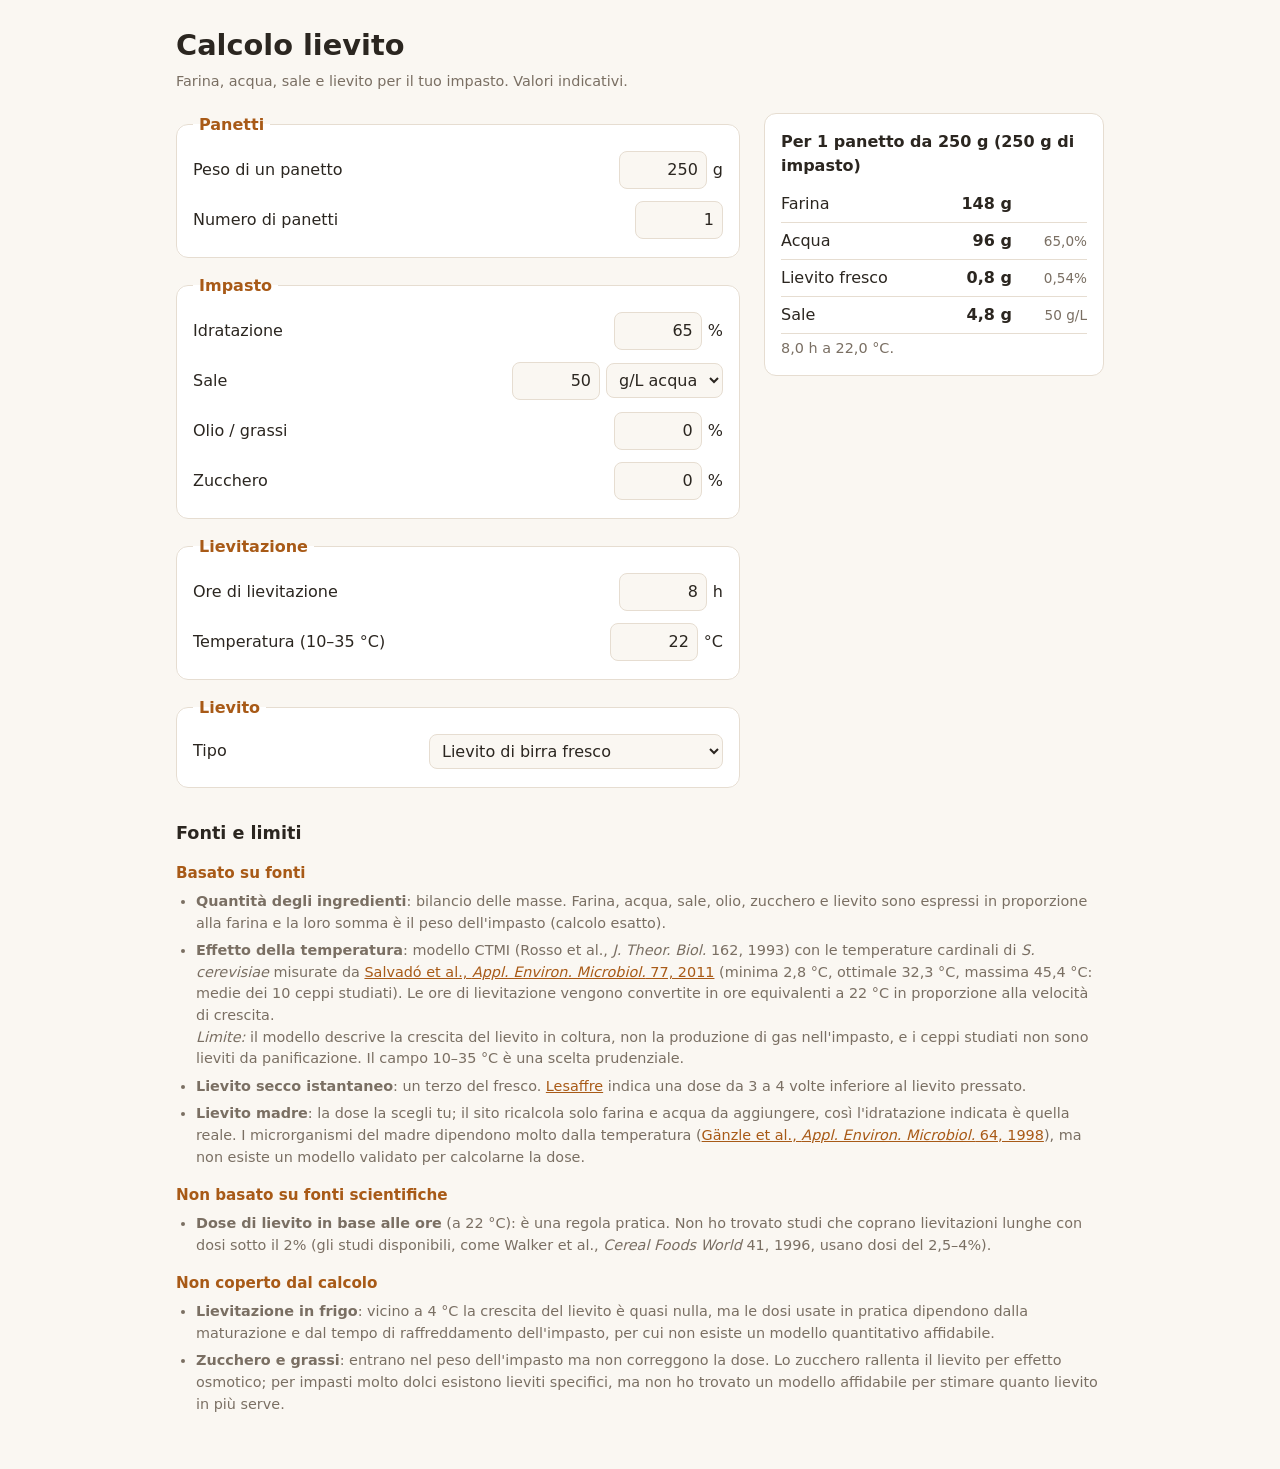
==== index.html @ 639e217c "Calcolatore di lievito: prima versione Sito statico che calcola farina, acqua, sale e lievito per un" ====
<!doctype html>
<html lang="it">
<head>
  <meta charset="utf-8">
  <meta name="viewport" content="width=device-width, initial-scale=1">
  <title>Calcolo lievito</title>
  <link rel="stylesheet" href="style.css">
</head>
<body>
<main>
  <header>
    <h1>Calcolo lievito</h1>
    <p class="nota">Farina, acqua, sale e lievito per il tuo impasto. Valori indicativi.</p>
  </header>

  <form id="dati" autocomplete="off">
    <fieldset>
      <legend>Panetti</legend>
      <label>Peso di un panetto <span><input name="peso" value="250" inputmode="decimal" data-check="positivo"> g</span></label>
      <label>Numero di panetti <span><input name="panetti" value="1" inputmode="numeric" data-check="intero"></span></label>
    </fieldset>

    <fieldset>
      <legend>Impasto</legend>
      <label>Idratazione <span><input name="idratazione" value="65" inputmode="decimal" data-check="nonNegativo"> %</span></label>
      <label>Sale
        <span>
          <input name="sale" value="50" inputmode="decimal" data-check="nonNegativo">
          <select name="unitaSale" aria-label="Unità del sale">
            <option value="gl">g/L acqua</option>
            <option value="pct">% farina</option>
          </select>
        </span>
      </label>
      <label>Olio / grassi <span><input name="olio" value="0" inputmode="decimal" data-check="nonNegativo"> %</span></label>
      <label>Zucchero <span><input name="zucchero" value="0" inputmode="decimal" data-check="nonNegativo"> %</span></label>
    </fieldset>

    <fieldset>
      <legend>Lievitazione</legend>
      <label>Ore di lievitazione <span><input name="ore" value="8" inputmode="decimal" data-check="positivo"> h</span></label>
      <label>Temperatura (10–35 °C) <span><input name="temp" value="22" inputmode="decimal" data-check="temperatura"> °C</span></label>
    </fieldset>

    <fieldset>
      <legend>Lievito</legend>
      <label>Tipo
        <select name="tipo">
          <option value="fresco">Lievito di birra fresco</option>
          <option value="secco">Lievito di birra secco istantaneo</option>
          <option value="madre">Lievito madre</option>
        </select>
      </label>
      <div id="madre" hidden>
        <label>Lievito madre <span><input name="percentualeMadre" value="25" inputmode="decimal" data-check="positivo"> % farina</span></label>
        <label>Idratazione del madre <span><input name="idratazioneMadre" value="50" inputmode="decimal" data-check="nonNegativo"> %</span></label>
      </div>
    </fieldset>
  </form>

  <section id="risultato" aria-live="polite">
    <h2 id="titolo"></h2>
    <table><tbody id="righe"></tbody></table>
    <p id="dettagli" class="nota"></p>
  </section>

  <section id="fonti">
    <h2>Fonti e limiti</h2>
    <h3>Basato su fonti</h3>
    <ul>
      <li><b>Quantità degli ingredienti</b>: bilancio delle masse. Farina, acqua, sale, olio, zucchero e lievito
        sono espressi in proporzione alla farina e la loro somma è il peso dell'impasto (calcolo esatto).</li>
      <li><b>Effetto della temperatura</b>: modello CTMI (Rosso et al., <i>J. Theor. Biol.</i> 162, 1993) con le
        temperature cardinali di <i>S. cerevisiae</i> misurate da
        <a href="https://pmc.ncbi.nlm.nih.gov/articles/PMC3067424">Salvadó et al., <i>Appl. Environ. Microbiol.</i> 77, 2011</a>
        (minima 2,8 °C, ottimale 32,3 °C, massima 45,4 °C: medie dei 10 ceppi studiati).
        Le ore di lievitazione vengono convertite in ore equivalenti a 22 °C in proporzione alla velocità di crescita.
        <br><i>Limite:</i> il modello descrive la crescita del lievito in coltura, non la produzione di gas nell'impasto,
        e i ceppi studiati non sono lieviti da panificazione. Il campo 10–35 °C è una scelta prudenziale.</li>
      <li><b>Lievito secco istantaneo</b>: un terzo del fresco.
        <a href="https://www.lesaffre.com/trends-mag/what-are-the-different-forms-of-yeast/">Lesaffre</a>
        indica una dose da 3 a 4 volte inferiore al lievito pressato.</li>
      <li><b>Lievito madre</b>: la dose la scegli tu; il sito ricalcola solo farina e acqua da aggiungere,
        così l'idratazione indicata è quella reale. I microrganismi del madre dipendono molto dalla temperatura
        (<a href="https://pmc.ncbi.nlm.nih.gov/articles/PMC106434">Gänzle et al., <i>Appl. Environ. Microbiol.</i> 64, 1998</a>),
        ma non esiste un modello validato per calcolarne la dose.</li>
    </ul>
    <h3>Non basato su fonti scientifiche</h3>
    <ul>
      <li><b>Dose di lievito in base alle ore</b> (a 22 °C): è una regola pratica. Non ho trovato studi che
        coprano lievitazioni lunghe con dosi sotto il 2% (gli studi disponibili, come Walker et al.,
        <i>Cereal Foods World</i> 41, 1996, usano dosi del 2,5–4%).</li>
    </ul>
    <h3>Non coperto dal calcolo</h3>
    <ul>
      <li><b>Lievitazione in frigo</b>: vicino a 4 °C la crescita del lievito è quasi nulla, ma le dosi usate
        in pratica dipendono dalla maturazione e dal tempo di raffreddamento dell'impasto, per cui non esiste
        un modello quantitativo affidabile.</li>
      <li><b>Zucchero e grassi</b>: entrano nel peso dell'impasto ma non correggono la dose. Lo zucchero rallenta
        il lievito per effetto osmotico; per impasti molto dolci esistono lieviti specifici, ma non ho trovato
        un modello affidabile per stimare quanto lievito in più serve.</li>
    </ul>
  </section>
</main>
<script src="calc.js"></script>
<script src="app.js"></script>
</body>
</html>
---- style.css ----
:root {
  --bg: #faf7f2;
  --card: #fff;
  --fg: #2b2620;
  --muted: #7a6f63;
  --accent: #a85a17;
  --border: #e6ddd1;
  --error: #c0392b;
  color-scheme: light dark;
}

@media (prefers-color-scheme: dark) {
  :root {
    --bg: #1c1a17;
    --card: #26231f;
    --fg: #eee6db;
    --muted: #a39888;
    --accent: #e0954f;
    --border: #3a352e;
    --error: #ff6b5b;
  }
}

* { box-sizing: border-box; }

body {
  margin: 0;
  background: var(--bg);
  color: var(--fg);
  font: 16px/1.5 system-ui, -apple-system, sans-serif;
}

main {
  max-width: 960px;
  margin: 0 auto;
  padding: 24px 16px 48px;
  display: grid;
  gap: 0 24px;
}

@media (min-width: 760px) {
  main { grid-template-columns: 1fr 340px; align-items: start; }
  header { grid-column: 1 / -1; }
  #fonti { grid-column: 1 / -1; }
}

header { margin-bottom: 20px; }
h1 { margin: 0; font-size: 1.8rem; }
.nota { color: var(--muted); margin: 4px 0 0; font-size: .9rem; }

fieldset, #risultato {
  background: var(--card);
  border: 1px solid var(--border);
  border-radius: 12px;
  margin: 0 0 16px;
}

fieldset { padding: 8px 16px 12px; }
legend { font-weight: 600; padding: 0 6px; color: var(--accent); }

label {
  display: flex;
  justify-content: space-between;
  align-items: center;
  gap: 12px;
  padding: 6px 0;
}
label > span { display: flex; align-items: center; gap: 6px; white-space: nowrap; }

input, select {
  font: inherit;
  color: inherit;
  background: var(--bg);
  border: 1px solid var(--border);
  border-radius: 8px;
  padding: 6px 8px;
}
input { width: 5.5em; text-align: right; }
input[aria-invalid="true"] { border-color: var(--error); outline-color: var(--error); }

#risultato { padding: 16px; }
#risultato h2 { font-size: 1rem; margin: 0 0 8px; }

table { width: 100%; border-collapse: collapse; }
td { padding: 6px 0; border-bottom: 1px solid var(--border); }
td.g { text-align: right; font-weight: 600; font-variant-numeric: tabular-nums; white-space: nowrap; }
td.info { text-align: right; padding-left: 8px; color: var(--muted); font-size: .85rem; }
td.avviso { color: var(--error); }

#fonti { margin-top: 16px; font-size: .9rem; color: var(--muted); }
#fonti h2 { font-size: 1.1rem; color: var(--fg); margin: 0 0 4px; }
#fonti h3 { font-size: .95rem; color: var(--accent); margin: 16px 0 4px; }
#fonti ul { margin: 0; padding-left: 20px; }
#fonti li { margin: 6px 0; }
#fonti a { color: var(--accent); }
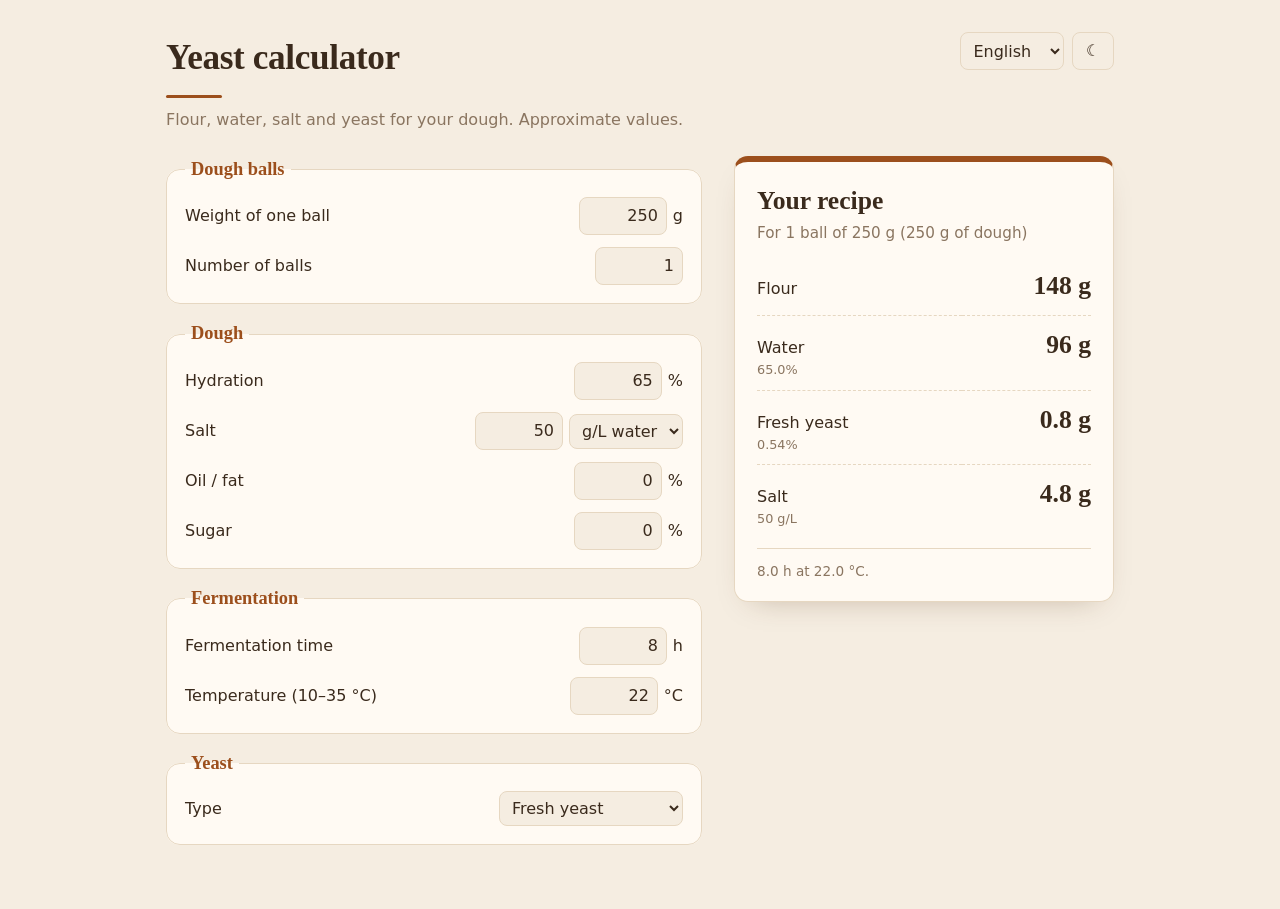
==== commit 9144551a: "Restyle artigianale, tema chiaro/scuro e 5 lingue - Palette crema e crosta di pane, titoli serif, sc" ====
--- a/index.html
+++ b/index.html
@@ -5,104 +5,86 @@
   <meta name="viewport" content="width=device-width, initial-scale=1">
   <title>Calcolo lievito</title>
   <link rel="stylesheet" href="style.css">
+  <!-- applica subito il tema scelto, prima che la pagina compaia -->
+  <script>try { const t = localStorage.getItem('tema'); if (t) document.documentElement.dataset.theme = t; } catch {}</script>
 </head>
 <body>
 <main>
   <header>
-    <h1>Calcolo lievito</h1>
-    <p class="nota">Farina, acqua, sale e lievito per il tuo impasto. Valori indicativi.</p>
+    <div class="testata">
+      <h1 data-t="titoloPagina">Calcolo lievito</h1>
+      <div class="comandi">
+        <select id="lingua" data-t-aria="lingua" aria-label="Lingua">
+          <option value="it">Italiano</option>
+          <option value="en">English</option>
+          <option value="fr">Français</option>
+          <option value="es">Español</option>
+          <option value="de">Deutsch</option>
+        </select>
+        <button type="button" id="tema" aria-label="Tema scuro">☾</button>
+      </div>
+    </div>
+    <p class="nota" data-t="sottotitolo">Farina, acqua, sale e lievito per il tuo impasto. Valori indicativi.</p>
   </header>
 
   <form id="dati" autocomplete="off">
     <fieldset>
-      <legend>Panetti</legend>
-      <label>Peso di un panetto <span><input name="peso" value="250" inputmode="decimal" data-check="positivo"> g</span></label>
-      <label>Numero di panetti <span><input name="panetti" value="1" inputmode="numeric" data-check="intero"></span></label>
+      <legend data-t="panetti">Panetti</legend>
+      <label><span data-t="peso">Peso di un panetto</span> <span><input name="peso" value="250" inputmode="decimal" data-check="positivo"> g</span></label>
+      <label><span data-t="numero">Numero di panetti</span> <span><input name="panetti" value="1" inputmode="numeric" data-check="intero"></span></label>
     </fieldset>
 
     <fieldset>
-      <legend>Impasto</legend>
-      <label>Idratazione <span><input name="idratazione" value="65" inputmode="decimal" data-check="nonNegativo"> %</span></label>
-      <label>Sale
+      <legend data-t="impasto">Impasto</legend>
+      <label><span data-t="idratazione">Idratazione</span> <span><input name="idratazione" value="65" inputmode="decimal" data-check="nonNegativo"> %</span></label>
+      <label><span data-t="sale">Sale</span>
         <span>
           <input name="sale" value="50" inputmode="decimal" data-check="nonNegativo">
-          <select name="unitaSale" aria-label="Unità del sale">
-            <option value="gl">g/L acqua</option>
-            <option value="pct">% farina</option>
+          <select name="unitaSale" data-t-aria="unitaSale" aria-label="Unità del sale">
+            <option value="gl" data-t="gl">g/L acqua</option>
+            <option value="pct" data-t="pctFarina">% farina</option>
           </select>
         </span>
       </label>
-      <label>Olio / grassi <span><input name="olio" value="0" inputmode="decimal" data-check="nonNegativo"> %</span></label>
-      <label>Zucchero <span><input name="zucchero" value="0" inputmode="decimal" data-check="nonNegativo"> %</span></label>
+      <label><span data-t="olio">Olio / grassi</span> <span><input name="olio" value="0" inputmode="decimal" data-check="nonNegativo"> %</span></label>
+      <label><span data-t="zucchero">Zucchero</span> <span><input name="zucchero" value="0" inputmode="decimal" data-check="nonNegativo"> %</span></label>
     </fieldset>
 
     <fieldset>
-      <legend>Lievitazione</legend>
-      <label>Ore di lievitazione <span><input name="ore" value="8" inputmode="decimal" data-check="positivo"> h</span></label>
-      <label>Temperatura (10–35 °C) <span><input name="temp" value="22" inputmode="decimal" data-check="temperatura"> °C</span></label>
+      <legend data-t="lievitazione">Lievitazione</legend>
+      <label><span data-t="ore">Ore di lievitazione</span> <span><input name="ore" value="8" inputmode="decimal" data-check="positivo"> h</span></label>
+      <label><span data-t="temp">Temperatura (10–35 °C)</span> <span><input name="temp" value="22" inputmode="decimal" data-check="temperatura"> °C</span></label>
     </fieldset>
 
     <fieldset>
-      <legend>Lievito</legend>
-      <label>Tipo
+      <legend data-t="lievito">Lievito</legend>
+      <label><span data-t="tipo">Tipo</span>
         <select name="tipo">
-          <option value="fresco">Lievito di birra fresco</option>
-          <option value="secco">Lievito di birra secco istantaneo</option>
-          <option value="madre">Lievito madre</option>
+          <option value="fresco" data-t="fresco">Lievito di birra fresco</option>
+          <option value="secco" data-t="secco">Lievito di birra secco istantaneo</option>
+          <option value="madre" data-t="madre">Lievito madre</option>
         </select>
       </label>
       <div id="madre" hidden>
-        <label>Lievito madre <span><input name="percentualeMadre" value="25" inputmode="decimal" data-check="positivo"> % farina</span></label>
-        <label>Idratazione del madre <span><input name="idratazioneMadre" value="50" inputmode="decimal" data-check="nonNegativo"> %</span></label>
+        <label><span data-t="madre">Lievito madre</span> <span><input name="percentualeMadre" value="25" inputmode="decimal" data-check="positivo"> <span data-t="pctFarina">% farina</span></span></label>
+        <label><span data-t="idratazioneMadre">Idratazione del madre</span> <span><input name="idratazioneMadre" value="50" inputmode="decimal" data-check="nonNegativo"> %</span></label>
       </div>
     </fieldset>
   </form>
 
   <section id="risultato" aria-live="polite">
-    <h2 id="titolo"></h2>
+    <h2 data-t="ricetta">La tua ricetta</h2>
+    <p id="titolo" class="sottotitolo"></p>
     <table><tbody id="righe"></tbody></table>
     <p id="dettagli" class="nota"></p>
   </section>
+</main>
 
-  <section id="fonti">
-    <h2>Fonti e limiti</h2>
-    <h3>Basato su fonti</h3>
-    <ul>
-      <li><b>Quantità degli ingredienti</b>: bilancio delle masse. Farina, acqua, sale, olio, zucchero e lievito
-        sono espressi in proporzione alla farina e la loro somma è il peso dell'impasto (calcolo esatto).</li>
-      <li><b>Effetto della temperatura</b>: modello CTMI (Rosso et al., <i>J. Theor. Biol.</i> 162, 1993) con le
-        temperature cardinali di <i>S. cerevisiae</i> misurate da
-        <a href="https://pmc.ncbi.nlm.nih.gov/articles/PMC3067424">Salvadó et al., <i>Appl. Environ. Microbiol.</i> 77, 2011</a>
-        (minima 2,8 °C, ottimale 32,3 °C, massima 45,4 °C: medie dei 10 ceppi studiati).
-        Le ore di lievitazione vengono convertite in ore equivalenti a 22 °C in proporzione alla velocità di crescita.
-        <br><i>Limite:</i> il modello descrive la crescita del lievito in coltura, non la produzione di gas nell'impasto,
-        e i ceppi studiati non sono lieviti da panificazione. Il campo 10–35 °C è una scelta prudenziale.</li>
-      <li><b>Lievito secco istantaneo</b>: un terzo del fresco.
-        <a href="https://www.lesaffre.com/trends-mag/what-are-the-different-forms-of-yeast/">Lesaffre</a>
-        indica una dose da 3 a 4 volte inferiore al lievito pressato.</li>
-      <li><b>Lievito madre</b>: la dose la scegli tu; il sito ricalcola solo farina e acqua da aggiungere,
-        così l'idratazione indicata è quella reale. I microrganismi del madre dipendono molto dalla temperatura
-        (<a href="https://pmc.ncbi.nlm.nih.gov/articles/PMC106434">Gänzle et al., <i>Appl. Environ. Microbiol.</i> 64, 1998</a>),
-        ma non esiste un modello validato per calcolarne la dose.</li>
-    </ul>
-    <h3>Non basato su fonti scientifiche</h3>
-    <ul>
-      <li><b>Dose di lievito in base alle ore</b> (a 22 °C): è una regola pratica. Non ho trovato studi che
-        coprano lievitazioni lunghe con dosi sotto il 2% (gli studi disponibili, come Walker et al.,
-        <i>Cereal Foods World</i> 41, 1996, usano dosi del 2,5–4%).</li>
-    </ul>
-    <h3>Non coperto dal calcolo</h3>
-    <ul>
-      <li><b>Lievitazione in frigo</b>: vicino a 4 °C la crescita del lievito è quasi nulla, ma le dosi usate
-        in pratica dipendono dalla maturazione e dal tempo di raffreddamento dell'impasto, per cui non esiste
-        un modello quantitativo affidabile.</li>
-      <li><b>Zucchero e grassi</b>: entrano nel peso dell'impasto ma non correggono la dose. Lo zucchero rallenta
-        il lievito per effetto osmotico; per impasti molto dolci esistono lieviti specifici, ma non ho trovato
-        un modello affidabile per stimare quanto lievito in più serve.</li>
-    </ul>
-  </section>
-</main>
+<!-- solo su telefono: le quantità principali sempre a vista, tocca per andare alla ricetta -->
+<button type="button" id="barra" data-t-aria="vaiRicetta" aria-label="Vai alla ricetta"></button>
+
 <script src="calc.js"></script>
+<script src="i18n.js"></script>
 <script src="app.js"></script>
 </body>
 </html>
--- a/style.css
+++ b/style.css
@@ -1,24 +1,44 @@
 :root {
-  --bg: #faf7f2;
-  --card: #fff;
-  --fg: #2b2620;
-  --muted: #7a6f63;
-  --accent: #a85a17;
-  --border: #e6ddd1;
-  --error: #c0392b;
-  color-scheme: light dark;
+  --bg: #f5ede1;          /* crema */
+  --card: #fffaf3;        /* carta */
+  --fg: #3a2a1c;
+  --muted: #8a7560;
+  --accent: #9c4f1c;      /* crosta */
+  --on-accent: #fffaf3;
+  --border: #e6d7c1;
+  --error: #b3261e;
+  --shadow: rgb(80 45 15 / .35);
+  --serif: "Iowan Old Style", "Palatino Linotype", Palatino, "Book Antiqua", Georgia, serif;
+  color-scheme: light;
 }
 
+/* tema scuro: segue il sistema, a meno che non sia stato scelto a mano (data-theme) */
 @media (prefers-color-scheme: dark) {
-  :root {
-    --bg: #1c1a17;
-    --card: #26231f;
-    --fg: #eee6db;
-    --muted: #a39888;
-    --accent: #e0954f;
-    --border: #3a352e;
-    --error: #ff6b5b;
+  :root:not([data-theme="light"]) {
+    --bg: #1b1511;        /* forno di notte */
+    --card: #251d17;
+    --fg: #f1e6d6;
+    --muted: #ad9a84;
+    --accent: #e3a35e;    /* ambra */
+    --on-accent: #1b1511;
+    --border: #3b2f25;
+    --error: #ff8a7a;
+    --shadow: rgb(0 0 0 / .6);
+    color-scheme: dark;
   }
+}
+
+:root[data-theme="dark"] {
+  --bg: #1b1511;
+  --card: #251d17;
+  --fg: #f1e6d6;
+  --muted: #ad9a84;
+  --accent: #e3a35e;
+  --on-accent: #1b1511;
+  --border: #3b2f25;
+  --error: #ff8a7a;
+  --shadow: rgb(0 0 0 / .6);
+  color-scheme: dark;
 }
 
 * { box-sizing: border-box; }
@@ -31,32 +51,45 @@
 }
 
 main {
-  max-width: 960px;
+  max-width: 980px;
   margin: 0 auto;
-  padding: 24px 16px 48px;
+  padding: 32px 16px 96px; /* spazio in fondo per la barra del telefono */
   display: grid;
-  gap: 0 24px;
+  gap: 0 32px;
 }
 
 @media (min-width: 760px) {
-  main { grid-template-columns: 1fr 340px; align-items: start; }
+  main { grid-template-columns: 1fr 380px; align-items: start; padding-bottom: 48px; }
   header { grid-column: 1 / -1; }
-  #fonti { grid-column: 1 / -1; }
+  #risultato { position: sticky; top: 24px; }
 }
 
-header { margin-bottom: 20px; }
-h1 { margin: 0; font-size: 1.8rem; }
-.nota { color: var(--muted); margin: 4px 0 0; font-size: .9rem; }
+h1, h2, legend { font-family: var(--serif); }
 
-fieldset, #risultato {
+header { margin-bottom: 24px; }
+.testata { display: flex; justify-content: space-between; align-items: flex-start; flex-wrap: wrap; gap: 12px; }
+.comandi { display: flex; gap: 8px; }
+#tema { width: 2.6em; cursor: pointer; }
+h1 { margin: 0; font-size: 2.2rem; font-weight: 600; letter-spacing: -.01em; }
+h1::after {
+  content: "";
+  display: block;
+  width: 56px;
+  height: 3px;
+  margin-top: 10px;
+  border-radius: 2px;
+  background: var(--accent);
+}
+.nota { color: var(--muted); margin: 10px 0 0; }
+
+fieldset {
   background: var(--card);
   border: 1px solid var(--border);
-  border-radius: 12px;
+  border-radius: 14px;
   margin: 0 0 16px;
+  padding: 8px 18px 12px;
 }
-
-fieldset { padding: 8px 16px 12px; }
-legend { font-weight: 600; padding: 0 6px; color: var(--accent); }
+legend { font-size: 1.15rem; font-weight: 600; color: var(--accent); padding: 0 6px; }
 
 label {
   display: flex;
@@ -67,7 +100,7 @@
 }
 label > span { display: flex; align-items: center; gap: 6px; white-space: nowrap; }
 
-input, select {
+input, select, #tema {
   font: inherit;
   color: inherit;
   background: var(--bg);
@@ -76,20 +109,61 @@
   padding: 6px 8px;
 }
 input { width: 5.5em; text-align: right; }
+input:focus, select:focus, #tema:focus-visible { outline: 2px solid var(--accent); outline-offset: 1px; }
 input[aria-invalid="true"] { border-color: var(--error); outline-color: var(--error); }
 
-#risultato { padding: 16px; }
-#risultato h2 { font-size: 1rem; margin: 0 0 8px; }
+/* scheda ricetta */
+#risultato {
+  background: var(--card);
+  border: 1px solid var(--border);
+  border-top: 6px solid var(--accent);
+  border-radius: 14px;
+  padding: 20px 22px;
+  margin-bottom: 16px;
+  box-shadow: 0 12px 30px -18px var(--shadow);
+}
+#risultato h2 { margin: 0; font-size: 1.6rem; font-weight: 600; }
+.sottotitolo { margin: 2px 0 12px; color: var(--muted); font-size: .95rem; }
 
 table { width: 100%; border-collapse: collapse; }
-td { padding: 6px 0; border-bottom: 1px solid var(--border); }
-td.g { text-align: right; font-weight: 600; font-variant-numeric: tabular-nums; white-space: nowrap; }
-td.info { text-align: right; padding-left: 8px; color: var(--muted); font-size: .85rem; }
-td.avviso { color: var(--error); }
+th, td { padding: 10px 0; border-bottom: 1px dashed var(--border); vertical-align: baseline; }
+tr:last-child th, tr:last-child td { border-bottom: 0; }
+th { text-align: left; font-weight: 500; }
+th small { display: block; font-size: .8rem; font-weight: 400; color: var(--muted); }
+th small.avviso { color: var(--error); }
+td.g {
+  text-align: right;
+  white-space: nowrap;
+  font-family: var(--serif);
+  font-size: 1.6rem;
+  font-weight: 600;
+  font-variant-numeric: lining-nums tabular-nums;
+}
+#dettagli { padding-top: 12px; border-top: 1px solid var(--border); font-size: .85rem; }
 
-#fonti { margin-top: 16px; font-size: .9rem; color: var(--muted); }
-#fonti h2 { font-size: 1.1rem; color: var(--fg); margin: 0 0 4px; }
-#fonti h3 { font-size: .95rem; color: var(--accent); margin: 16px 0 4px; }
-#fonti ul { margin: 0; padding-left: 20px; }
-#fonti li { margin: 6px 0; }
-#fonti a { color: var(--accent); }
+/* barra del telefono */
+#barra {
+  position: fixed;
+  left: 0;
+  right: 0;
+  bottom: 0;
+  display: flex;
+  justify-content: space-around;
+  gap: 8px;
+  padding: 10px 16px;
+  border: 0;
+  background: var(--accent);
+  color: var(--on-accent);
+  font: inherit;
+  cursor: pointer;
+  box-shadow: 0 -8px 20px -12px var(--shadow);
+  transition: transform .2s;
+}
+#barra span { display: flex; flex-direction: column; align-items: center; line-height: 1.2; }
+#barra small { font-size: .72rem; opacity: .85; }
+#barra b { font-family: var(--serif); font-size: 1.15rem; font-variant-numeric: lining-nums tabular-nums; }
+#barra.nascosta { transform: translateY(110%); }
+
+@media (min-width: 760px) {
+  #barra { display: none; }
+}
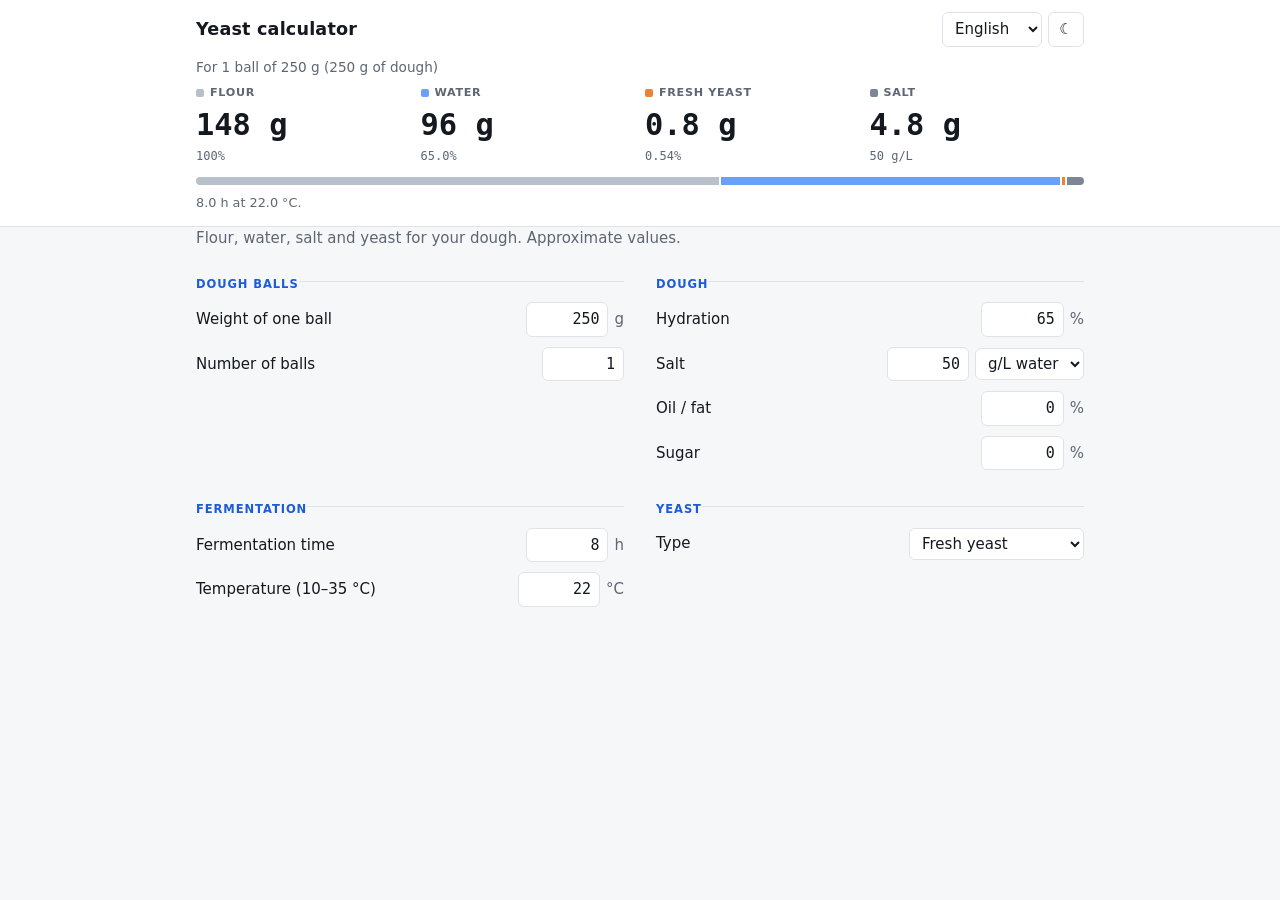
==== commit c4fe9ea8: "Nuova struttura: risultato in cima, stile scientifico - Fascia fissa in alto con le quantità e una b" ====
--- a/index.html
+++ b/index.html
@@ -9,8 +9,9 @@
   <script>try { const t = localStorage.getItem('tema'); if (t) document.documentElement.dataset.theme = t; } catch {}</script>
 </head>
 <body>
-<main>
-  <header>
+<!-- fascia fissa in alto: le quantità restano sempre a vista mentre si cambiano i parametri -->
+<header class="fascia">
+  <div class="contenitore">
     <div class="testata">
       <h1 data-t="titoloPagina">Calcolo lievito</h1>
       <div class="comandi">
@@ -24,8 +25,17 @@
         <button type="button" id="tema" aria-label="Tema scuro">☾</button>
       </div>
     </div>
-    <p class="nota" data-t="sottotitolo">Farina, acqua, sale e lievito per il tuo impasto. Valori indicativi.</p>
-  </header>
+    <section id="risultato" data-t-aria="ricetta" aria-label="La tua ricetta" aria-live="polite">
+      <p id="titolo" class="sottotitolo"></p>
+      <div id="letture" class="letture"></div>
+      <div id="composizione" class="composizione" aria-hidden="true"></div>
+      <p id="dettagli" class="nota"></p>
+    </section>
+  </div>
+</header>
+
+<main class="contenitore">
+  <p class="nota" data-t="sottotitolo">Farina, acqua, sale e lievito per il tuo impasto. Valori indicativi.</p>
 
   <form id="dati" autocomplete="off">
     <fieldset>
@@ -71,17 +81,7 @@
       </div>
     </fieldset>
   </form>
-
-  <section id="risultato" aria-live="polite">
-    <h2 data-t="ricetta">La tua ricetta</h2>
-    <p id="titolo" class="sottotitolo"></p>
-    <table><tbody id="righe"></tbody></table>
-    <p id="dettagli" class="nota"></p>
-  </section>
 </main>
-
-<!-- solo su telefono: le quantità principali sempre a vista, tocca per andare alla ricetta -->
-<button type="button" id="barra" data-t-aria="vaiRicetta" aria-label="Vai alla ricetta"></button>
 
 <script src="calc.js"></script>
 <script src="i18n.js"></script>
--- a/style.css
+++ b/style.css
@@ -1,43 +1,56 @@
 :root {
-  --bg: #f5ede1;          /* crema */
-  --card: #fffaf3;        /* carta */
-  --fg: #3a2a1c;
-  --muted: #8a7560;
-  --accent: #9c4f1c;      /* crosta */
-  --on-accent: #fffaf3;
-  --border: #e6d7c1;
-  --error: #b3261e;
-  --shadow: rgb(80 45 15 / .35);
-  --serif: "Iowan Old Style", "Palatino Linotype", Palatino, "Book Antiqua", Georgia, serif;
+  --bg: #f6f7f9;
+  --card: #ffffff;
+  --fg: #14181f;
+  --muted: #5d6673;
+  --line: #dfe3e8;
+  --accent: #1d5bd8;
+  --error: #c62828;
+  /* un colore per ingrediente: riquadri e barra di composizione */
+  --c-farina: #b8c0cc;
+  --c-acqua: #6aa1f5;
+  --c-lievito: #e8833a;
+  --c-sale: #7b8794;
+  --c-olio: #e3c04b;
+  --c-zucchero: #d16ba5;
+  --mono: ui-monospace, "SF Mono", Menlo, Consolas, monospace;
   color-scheme: light;
 }
 
 /* tema scuro: segue il sistema, a meno che non sia stato scelto a mano (data-theme) */
 @media (prefers-color-scheme: dark) {
   :root:not([data-theme="light"]) {
-    --bg: #1b1511;        /* forno di notte */
-    --card: #251d17;
-    --fg: #f1e6d6;
-    --muted: #ad9a84;
-    --accent: #e3a35e;    /* ambra */
-    --on-accent: #1b1511;
-    --border: #3b2f25;
-    --error: #ff8a7a;
-    --shadow: rgb(0 0 0 / .6);
+    --bg: #0f1217;
+    --card: #171b22;
+    --fg: #e6e9ee;
+    --muted: #98a1ad;
+    --line: #2a313b;
+    --accent: #6ea0ff;
+    --error: #ff6b6b;
+    --c-farina: #5a6472;
+    --c-acqua: #4f86e0;
+    --c-lievito: #f0954f;
+    --c-sale: #8a96a5;
+    --c-olio: #d9b84a;
+    --c-zucchero: #d77bb0;
     color-scheme: dark;
   }
 }
 
 :root[data-theme="dark"] {
-  --bg: #1b1511;
-  --card: #251d17;
-  --fg: #f1e6d6;
-  --muted: #ad9a84;
-  --accent: #e3a35e;
-  --on-accent: #1b1511;
-  --border: #3b2f25;
-  --error: #ff8a7a;
-  --shadow: rgb(0 0 0 / .6);
+  --bg: #0f1217;
+  --card: #171b22;
+  --fg: #e6e9ee;
+  --muted: #98a1ad;
+  --line: #2a313b;
+  --accent: #6ea0ff;
+  --error: #ff6b6b;
+  --c-farina: #5a6472;
+  --c-acqua: #4f86e0;
+  --c-lievito: #f0954f;
+  --c-sale: #8a96a5;
+  --c-olio: #d9b84a;
+  --c-zucchero: #d77bb0;
   color-scheme: dark;
 }
 
@@ -47,123 +60,108 @@
   margin: 0;
   background: var(--bg);
   color: var(--fg);
-  font: 16px/1.5 system-ui, -apple-system, sans-serif;
+  font: 15px/1.5 system-ui, -apple-system, sans-serif;
 }
 
-main {
-  max-width: 980px;
-  margin: 0 auto;
-  padding: 32px 16px 96px; /* spazio in fondo per la barra del telefono */
-  display: grid;
-  gap: 0 32px;
+.contenitore { max-width: 920px; margin: 0 auto; padding: 0 16px; }
+
+/* --- fascia del risultato --- */
+
+.fascia {
+  position: sticky;
+  top: 0;
+  z-index: 1;
+  background: var(--card);
+  border-bottom: 1px solid var(--line);
+  padding: 12px 0 14px;
 }
 
-@media (min-width: 760px) {
-  main { grid-template-columns: 1fr 380px; align-items: start; padding-bottom: 48px; }
-  header { grid-column: 1 / -1; }
-  #risultato { position: sticky; top: 24px; }
+.testata { display: flex; justify-content: space-between; align-items: center; gap: 12px; }
+h1 { margin: 0; font-size: 1.1rem; font-weight: 600; letter-spacing: .01em; }
+.comandi { display: flex; gap: 6px; }
+
+.sottotitolo { margin: 10px 0 8px; color: var(--muted); font-size: .85rem; }
+
+.letture {
+  display: grid;
+  grid-template-columns: repeat(auto-fit, minmax(68px, 1fr)); /* 4 per riga anche sul telefono */
+  gap: 8px 10px;
+}
+.lettura { display: flex; flex-direction: column; min-width: 0; }
+.lettura .nome {
+  display: flex;
+  align-items: center;
+  gap: 6px;
+  font-size: .7rem;
+  font-weight: 600;
+  letter-spacing: .06em;
+  text-transform: uppercase;
+  color: var(--muted);
+}
+.lettura .nome::before {
+  content: "";
+  flex: none;
+  width: 8px;
+  height: 8px;
+  border-radius: 2px;
+  background: var(--c);
+}
+.lettura .valore {
+  font-family: var(--mono);
+  font-size: clamp(1.1rem, 4.6vw, 1.9rem);
+  font-weight: 600;
+  font-variant-numeric: tabular-nums;
+  white-space: nowrap;
+}
+.lettura .info { font-family: var(--mono); font-size: .75rem; color: var(--muted); }
+.lettura .info.avviso { font-family: inherit; color: var(--error); }
+
+/* proporzioni reali dell'impasto: ogni segmento è largo quanto il suo peso */
+.composizione { display: flex; gap: 2px; height: 8px; margin-top: 12px; border-radius: 4px; overflow: hidden; }
+.composizione span { min-width: 2px; background: var(--c); }
+
+#dettagli { margin: 8px 0 0; font-size: .8rem; }
+.avviso { color: var(--error); }
+
+/* --- parametri --- */
+
+main { padding-top: 16px; padding-bottom: 40px; }
+.nota { color: var(--muted); margin: 0 0 16px; }
+
+form { display: grid; gap: 16px 32px; }
+@media (min-width: 640px) {
+  form { grid-template-columns: 1fr 1fr; }
 }
 
-h1, h2, legend { font-family: var(--serif); }
-
-header { margin-bottom: 24px; }
-.testata { display: flex; justify-content: space-between; align-items: flex-start; flex-wrap: wrap; gap: 12px; }
-.comandi { display: flex; gap: 8px; }
-#tema { width: 2.6em; cursor: pointer; }
-h1 { margin: 0; font-size: 2.2rem; font-weight: 600; letter-spacing: -.01em; }
-h1::after {
-  content: "";
-  display: block;
-  width: 56px;
-  height: 3px;
-  margin-top: 10px;
-  border-radius: 2px;
-  background: var(--accent);
+fieldset { margin: 0; padding: 0; border: 0; border-top: 1px solid var(--line); }
+legend {
+  padding: 10px 0 4px;
+  font-size: .72rem;
+  font-weight: 600;
+  letter-spacing: .08em;
+  text-transform: uppercase;
+  color: var(--accent);
 }
-.nota { color: var(--muted); margin: 10px 0 0; }
-
-fieldset {
-  background: var(--card);
-  border: 1px solid var(--border);
-  border-radius: 14px;
-  margin: 0 0 16px;
-  padding: 8px 18px 12px;
-}
-legend { font-size: 1.15rem; font-weight: 600; color: var(--accent); padding: 0 6px; }
 
 label {
   display: flex;
   justify-content: space-between;
   align-items: center;
   gap: 12px;
-  padding: 6px 0;
+  padding: 5px 0;
 }
-label > span { display: flex; align-items: center; gap: 6px; white-space: nowrap; }
+label > span { display: flex; align-items: center; gap: 6px; white-space: nowrap; color: var(--muted); }
+label > span:first-child { color: var(--fg); white-space: normal; }
 
 input, select, #tema {
   font: inherit;
-  color: inherit;
-  background: var(--bg);
-  border: 1px solid var(--border);
-  border-radius: 8px;
-  padding: 6px 8px;
+  color: var(--fg);
+  background: var(--card);
+  border: 1px solid var(--line);
+  border-radius: 6px;
+  padding: 5px 8px;
 }
-input { width: 5.5em; text-align: right; }
-input:focus, select:focus, #tema:focus-visible { outline: 2px solid var(--accent); outline-offset: 1px; }
+input { width: 5.5em; text-align: right; font-family: var(--mono); }
+#tema { width: 2.4em; cursor: pointer; }
+input:focus, select:focus, #tema:focus-visible { outline: 2px solid var(--accent); outline-offset: 1px; border-color: transparent; }
 input[aria-invalid="true"] { border-color: var(--error); outline-color: var(--error); }
-
-/* scheda ricetta */
-#risultato {
-  background: var(--card);
-  border: 1px solid var(--border);
-  border-top: 6px solid var(--accent);
-  border-radius: 14px;
-  padding: 20px 22px;
-  margin-bottom: 16px;
-  box-shadow: 0 12px 30px -18px var(--shadow);
-}
-#risultato h2 { margin: 0; font-size: 1.6rem; font-weight: 600; }
-.sottotitolo { margin: 2px 0 12px; color: var(--muted); font-size: .95rem; }
-
-table { width: 100%; border-collapse: collapse; }
-th, td { padding: 10px 0; border-bottom: 1px dashed var(--border); vertical-align: baseline; }
-tr:last-child th, tr:last-child td { border-bottom: 0; }
-th { text-align: left; font-weight: 500; }
-th small { display: block; font-size: .8rem; font-weight: 400; color: var(--muted); }
-th small.avviso { color: var(--error); }
-td.g {
-  text-align: right;
-  white-space: nowrap;
-  font-family: var(--serif);
-  font-size: 1.6rem;
-  font-weight: 600;
-  font-variant-numeric: lining-nums tabular-nums;
-}
-#dettagli { padding-top: 12px; border-top: 1px solid var(--border); font-size: .85rem; }
-
-/* barra del telefono */
-#barra {
-  position: fixed;
-  left: 0;
-  right: 0;
-  bottom: 0;
-  display: flex;
-  justify-content: space-around;
-  gap: 8px;
-  padding: 10px 16px;
-  border: 0;
-  background: var(--accent);
-  color: var(--on-accent);
-  font: inherit;
-  cursor: pointer;
-  box-shadow: 0 -8px 20px -12px var(--shadow);
-  transition: transform .2s;
-}
-#barra span { display: flex; flex-direction: column; align-items: center; line-height: 1.2; }
-#barra small { font-size: .72rem; opacity: .85; }
-#barra b { font-family: var(--serif); font-size: 1.15rem; font-variant-numeric: lining-nums tabular-nums; }
-#barra.nascosta { transform: translateY(110%); }
-
-@media (min-width: 760px) {
-  #barra { display: none; }
-}
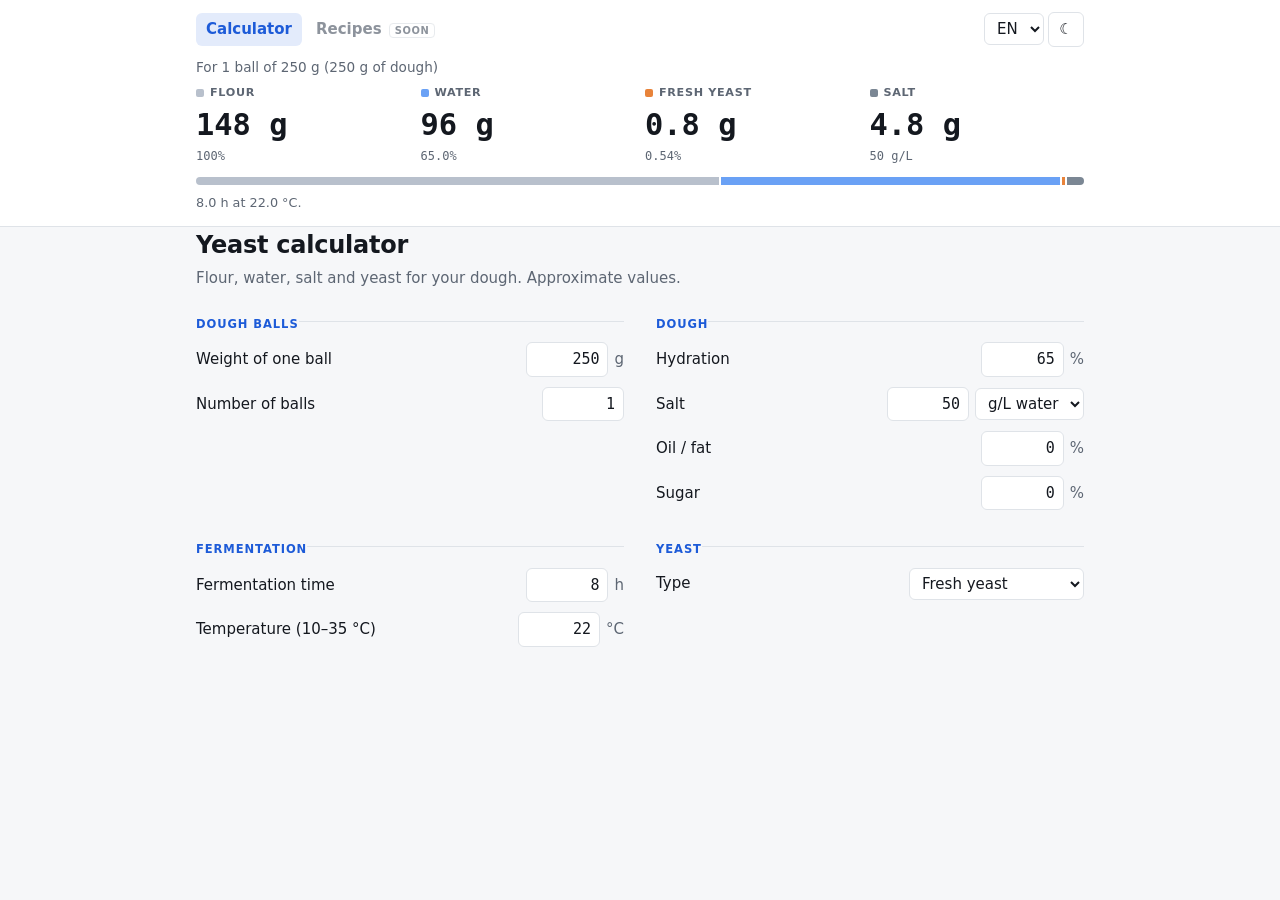
==== commit 3483e258: "Navbar con pagine, lingua e tema - A sinistra Calcolatore (pagina attuale) e Ricette (in arrivo, non" ====
--- a/index.html
+++ b/index.html
@@ -12,19 +12,23 @@
 <!-- fascia fissa in alto: le quantità restano sempre a vista mentre si cambiano i parametri -->
 <header class="fascia">
   <div class="contenitore">
-    <div class="testata">
-      <h1 data-t="titoloPagina">Calcolo lievito</h1>
+    <nav class="navbar" data-t-aria="navigazione" aria-label="Navigazione">
+      <div class="pagine">
+        <a class="pagina" href="./" aria-current="page" data-t="calcolatore">Calcolatore</a>
+        <!-- la pagina delle ricette non esiste ancora -->
+        <span class="pagina" aria-disabled="true"><span data-t="ricette">Ricette</span> <small data-t="presto">presto</small></span>
+      </div>
       <div class="comandi">
         <select id="lingua" data-t-aria="lingua" aria-label="Lingua">
-          <option value="it">Italiano</option>
-          <option value="en">English</option>
-          <option value="fr">Français</option>
-          <option value="es">Español</option>
-          <option value="de">Deutsch</option>
+          <option value="it">IT</option>
+          <option value="en">EN</option>
+          <option value="fr">FR</option>
+          <option value="es">ES</option>
+          <option value="de">DE</option>
         </select>
         <button type="button" id="tema" aria-label="Tema scuro">☾</button>
       </div>
-    </div>
+    </nav>
     <section id="risultato" data-t-aria="ricetta" aria-label="La tua ricetta" aria-live="polite">
       <p id="titolo" class="sottotitolo"></p>
       <div id="letture" class="letture"></div>
@@ -35,6 +39,7 @@
 </header>
 
 <main class="contenitore">
+  <h1 data-t="titoloPagina">Calcolo lievito</h1>
   <p class="nota" data-t="sottotitolo">Farina, acqua, sale e lievito per il tuo impasto. Valori indicativi.</p>
 
   <form id="dati" autocomplete="off">
--- a/style.css
+++ b/style.css
@@ -76,9 +76,33 @@
   padding: 12px 0 14px;
 }
 
-.testata { display: flex; justify-content: space-between; align-items: center; gap: 12px; }
-h1 { margin: 0; font-size: 1.1rem; font-weight: 600; letter-spacing: .01em; }
-.comandi { display: flex; gap: 6px; }
+.navbar { display: flex; justify-content: space-between; align-items: center; gap: 8px; }
+.pagine, .comandi { display: flex; align-items: center; gap: 4px; }
+.pagina {
+  padding: 5px 10px;
+  border-radius: 6px;
+  font-weight: 600;
+  color: var(--muted);
+  text-decoration: none;
+  white-space: nowrap;
+}
+a.pagina:hover { color: var(--fg); }
+.pagina[aria-current="page"] { color: var(--accent); background: color-mix(in srgb, var(--accent) 12%, transparent); }
+.pagina[aria-disabled="true"] { cursor: default; opacity: .7; }
+.pagina small {
+  margin-left: 2px;
+  padding: 1px 5px;
+  border: 1px solid var(--line);
+  border-radius: 4px;
+  font-size: .62rem;
+  font-weight: 600;
+  letter-spacing: .06em;
+  text-transform: uppercase;
+}
+/* sul telefono la navbar deve stare in una riga: la voce resta in grigio e non cliccabile */
+@media (max-width: 480px) {
+  .pagina small { display: none; }
+}
 
 .sottotitolo { margin: 10px 0 8px; color: var(--muted); font-size: .85rem; }
 
@@ -125,7 +149,8 @@
 
 /* --- parametri --- */
 
-main { padding-top: 16px; padding-bottom: 40px; }
+main { padding-top: 20px; padding-bottom: 40px; }
+h1 { margin: 0 0 4px; font-size: 1.5rem; font-weight: 650; letter-spacing: -.01em; }
 .nota { color: var(--muted); margin: 0 0 16px; }
 
 form { display: grid; gap: 16px 32px; }
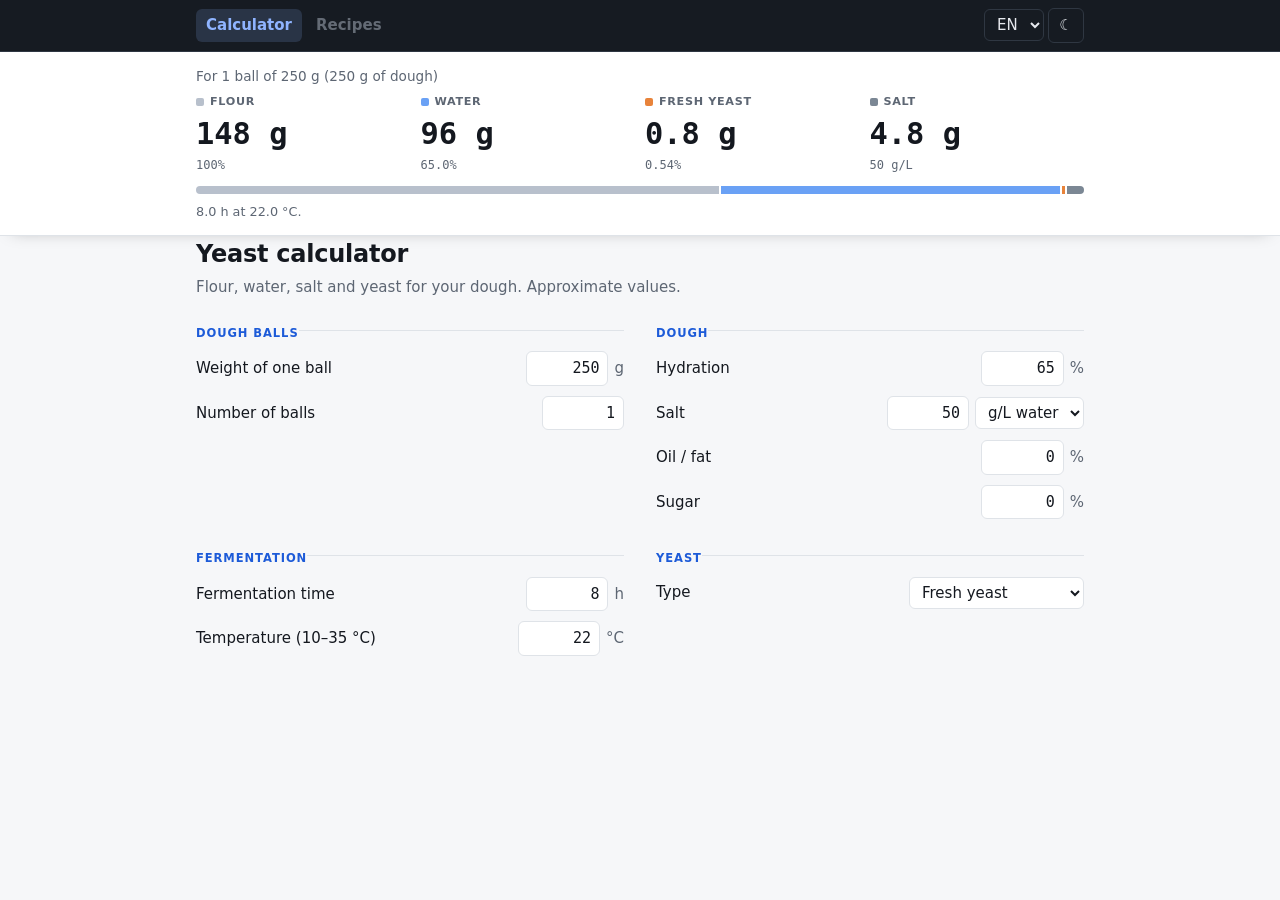
==== commit b1cdb55e: "Navbar separata dalla pagina - Navbar in una barra scura a tutta larghezza, distinta dalla fascia de" ====
--- a/index.html
+++ b/index.html
@@ -9,14 +9,14 @@
   <script>try { const t = localStorage.getItem('tema'); if (t) document.documentElement.dataset.theme = t; } catch {}</script>
 </head>
 <body>
-<!-- fascia fissa in alto: le quantità restano sempre a vista mentre si cambiano i parametri -->
+<!-- fascia fissa in alto: navbar e quantità restano sempre a vista mentre si cambiano i parametri -->
 <header class="fascia">
-  <div class="contenitore">
-    <nav class="navbar" data-t-aria="navigazione" aria-label="Navigazione">
+  <nav class="navbar" data-t-aria="navigazione" aria-label="Navigazione">
+    <div class="contenitore barra-nav">
       <div class="pagine">
         <a class="pagina" href="./" aria-current="page" data-t="calcolatore">Calcolatore</a>
         <!-- la pagina delle ricette non esiste ancora -->
-        <span class="pagina" aria-disabled="true"><span data-t="ricette">Ricette</span> <small data-t="presto">presto</small></span>
+        <span class="pagina" aria-disabled="true" data-t="ricette">Ricette</span>
       </div>
       <div class="comandi">
         <select id="lingua" data-t-aria="lingua" aria-label="Lingua">
@@ -28,7 +28,9 @@
         </select>
         <button type="button" id="tema" aria-label="Tema scuro">☾</button>
       </div>
-    </nav>
+    </div>
+  </nav>
+  <div class="contenitore">
     <section id="risultato" data-t-aria="ricetta" aria-label="La tua ricetta" aria-live="polite">
       <p id="titolo" class="sottotitolo"></p>
       <div id="letture" class="letture"></div>
--- a/style.css
+++ b/style.css
@@ -5,6 +5,12 @@
   --muted: #5d6673;
   --line: #dfe3e8;
   --accent: #1d5bd8;
+  /* navbar: barra scura a sé, distinta dalla pagina in entrambi i temi */
+  --nav-bg: #161b22;
+  --nav-fg: #e6e9ee;
+  --nav-muted: #98a1ad;
+  --nav-line: #2f3742;
+  --nav-accent: #8fb4ff;
   --error: #c62828;
   /* un colore per ingrediente: riquadri e barra di composizione */
   --c-farina: #b8c0cc;
@@ -26,6 +32,10 @@
     --muted: #98a1ad;
     --line: #2a313b;
     --accent: #6ea0ff;
+    --nav-bg: #07090c;
+    --nav-muted: #8a939f;
+    --nav-line: #262d36;
+    --nav-accent: #6ea0ff;
     --error: #ff6b6b;
     --c-farina: #5a6472;
     --c-acqua: #4f86e0;
@@ -44,6 +54,10 @@
   --muted: #98a1ad;
   --line: #2a313b;
   --accent: #6ea0ff;
+  --nav-bg: #07090c;
+  --nav-muted: #8a939f;
+  --nav-line: #262d36;
+  --nav-accent: #6ea0ff;
   --error: #ff6b6b;
   --c-farina: #5a6472;
   --c-acqua: #4f86e0;
@@ -73,38 +87,32 @@
   z-index: 1;
   background: var(--card);
   border-bottom: 1px solid var(--line);
-  padding: 12px 0 14px;
-}
-
-.navbar { display: flex; justify-content: space-between; align-items: center; gap: 8px; }
+  padding-bottom: 14px;
+  box-shadow: 0 6px 16px -12px rgb(0 0 0 / .35);
+}
+
+.navbar {
+  background: var(--nav-bg);
+  color: var(--nav-fg);
+  border-bottom: 1px solid var(--nav-line);
+  color-scheme: dark; /* menu e pulsanti nativi scuri anche nel tema chiaro */
+}
+.barra-nav { display: flex; justify-content: space-between; align-items: center; gap: 8px; padding-block: 8px; }
 .pagine, .comandi { display: flex; align-items: center; gap: 4px; }
 .pagina {
   padding: 5px 10px;
   border-radius: 6px;
   font-weight: 600;
-  color: var(--muted);
+  color: var(--nav-muted);
   text-decoration: none;
   white-space: nowrap;
 }
-a.pagina:hover { color: var(--fg); }
-.pagina[aria-current="page"] { color: var(--accent); background: color-mix(in srgb, var(--accent) 12%, transparent); }
-.pagina[aria-disabled="true"] { cursor: default; opacity: .7; }
-.pagina small {
-  margin-left: 2px;
-  padding: 1px 5px;
-  border: 1px solid var(--line);
-  border-radius: 4px;
-  font-size: .62rem;
-  font-weight: 600;
-  letter-spacing: .06em;
-  text-transform: uppercase;
-}
-/* sul telefono la navbar deve stare in una riga: la voce resta in grigio e non cliccabile */
-@media (max-width: 480px) {
-  .pagina small { display: none; }
-}
-
-.sottotitolo { margin: 10px 0 8px; color: var(--muted); font-size: .85rem; }
+a.pagina:hover { color: var(--nav-fg); }
+.pagina[aria-current="page"] { color: var(--nav-accent); background: color-mix(in srgb, var(--nav-accent) 16%, transparent); }
+.pagina[aria-disabled="true"] { cursor: default; opacity: .6; }
+.navbar select, .navbar #tema { background: transparent; color: var(--nav-fg); border-color: var(--nav-line); }
+
+.sottotitolo { margin: 14px 0 8px; color: var(--muted); font-size: .85rem; }
 
 .letture {
   display: grid;
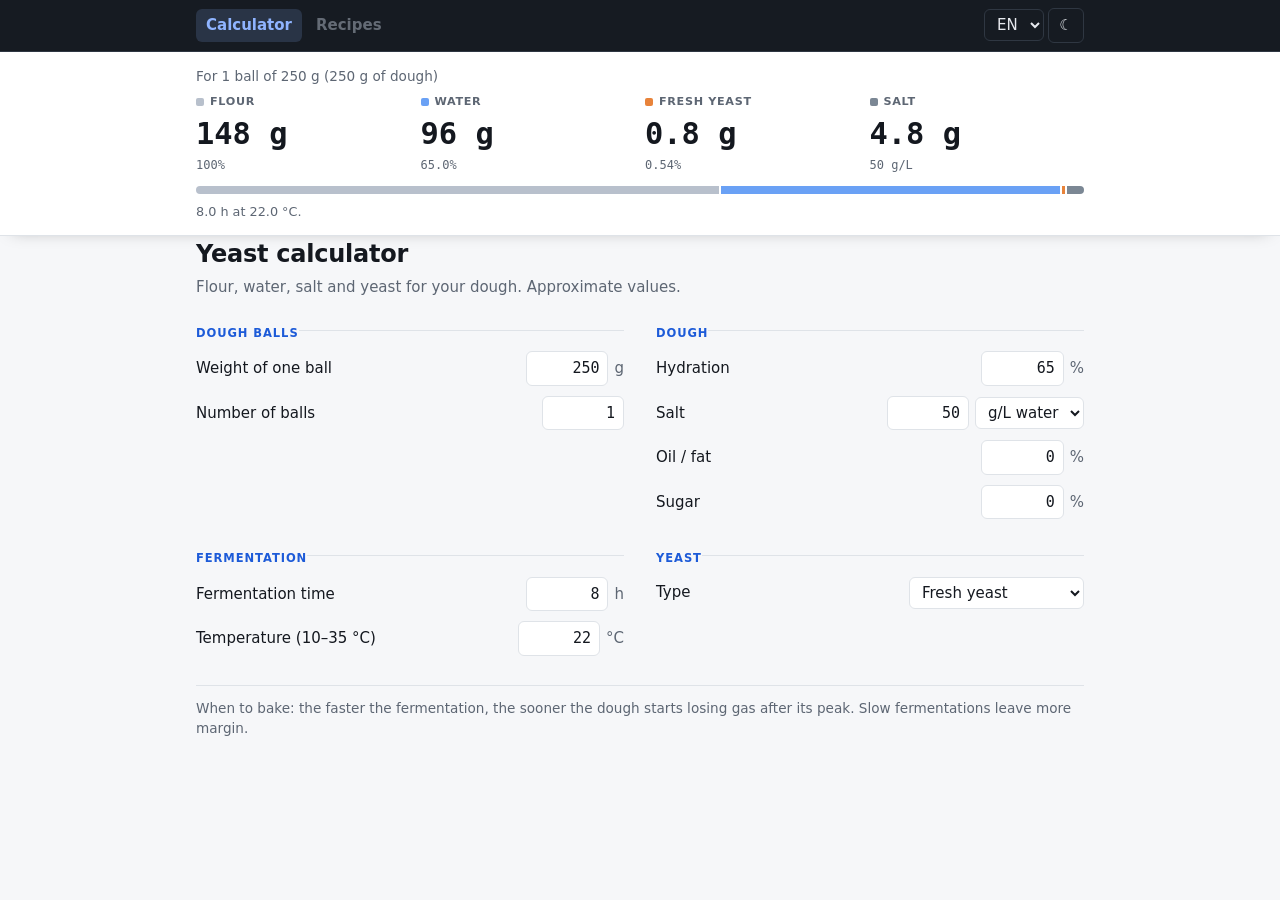
==== commit 5d91d060: "Nota sul momento di infornare - Nota qualitativa sotto il modulo: con lievitazioni più veloci l'impa" ====
--- a/index.html
+++ b/index.html
@@ -88,6 +88,8 @@
       </div>
     </fieldset>
   </form>
+
+  <p id="finestra" class="nota finestra" data-t="notaFinestra">Quando infornare: più la lievitazione è veloce, prima l'impasto inizia a perdere gas dopo il punto giusto. Con lievitazioni lente c'è più margine.</p>
 </main>
 
 <script src="calc.js"></script>
--- a/style.css
+++ b/style.css
@@ -162,6 +162,7 @@
 .nota { color: var(--muted); margin: 0 0 16px; }
 
 form { display: grid; gap: 16px 32px; }
+.finestra { margin: 24px 0 0; padding-top: 12px; border-top: 1px solid var(--line); font-size: .85rem; }
 @media (min-width: 640px) {
   form { grid-template-columns: 1fr 1fr; }
 }
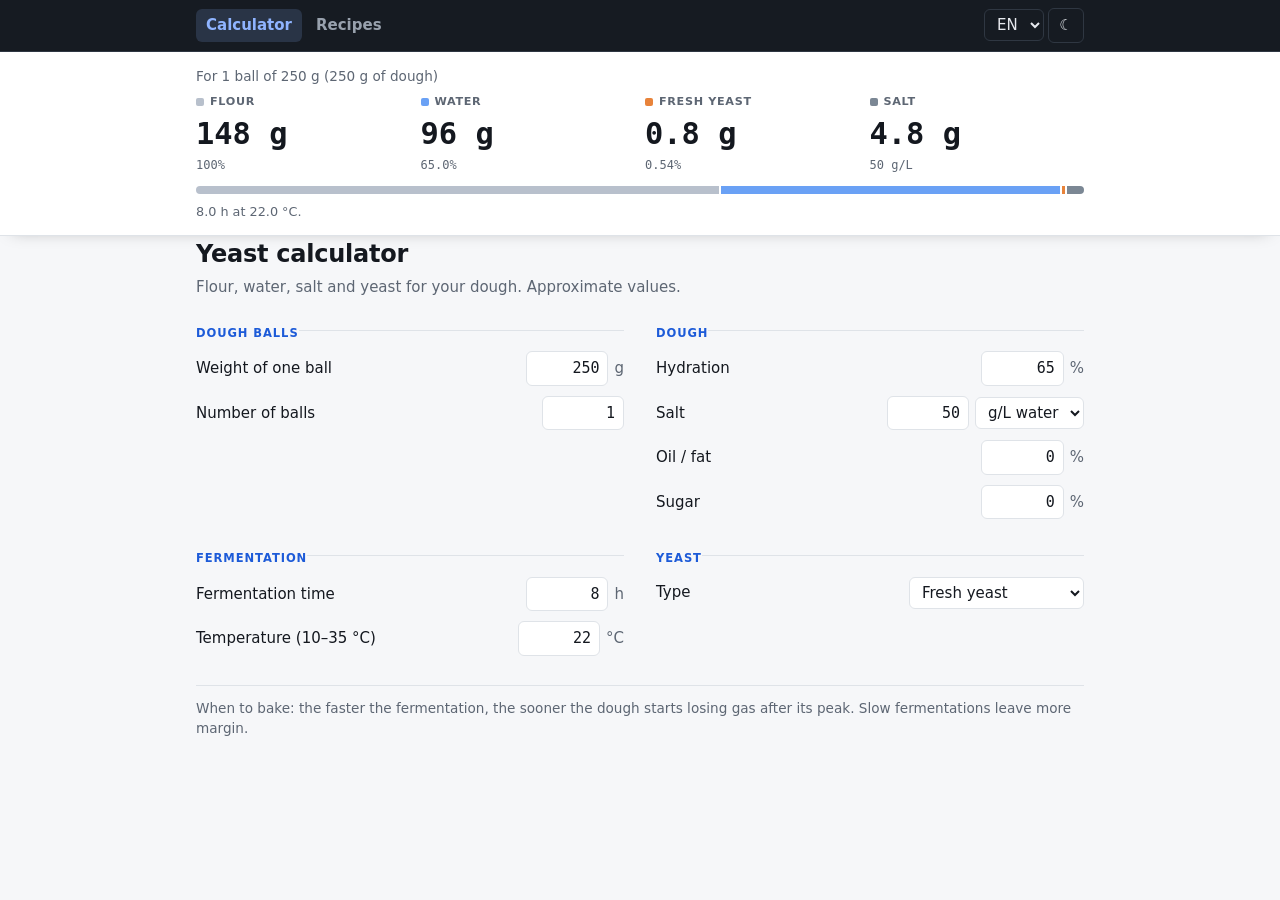
==== commit 4c542f4f: "Pagina Ricette con card, ricerca e filtro per categoria - Tre ricette dai disciplinari ufficiali: Pi" ====
--- a/index.html
+++ b/index.html
@@ -8,15 +8,14 @@
   <!-- applica subito il tema scelto, prima che la pagina compaia -->
   <script>try { const t = localStorage.getItem('tema'); if (t) document.documentElement.dataset.theme = t; } catch {}</script>
 </head>
-<body>
+<body data-titolo="titoloPagina">
 <!-- fascia fissa in alto: navbar e quantità restano sempre a vista mentre si cambiano i parametri -->
 <header class="fascia">
   <nav class="navbar" data-t-aria="navigazione" aria-label="Navigazione">
     <div class="contenitore barra-nav">
       <div class="pagine">
         <a class="pagina" href="./" aria-current="page" data-t="calcolatore">Calcolatore</a>
-        <!-- la pagina delle ricette non esiste ancora -->
-        <span class="pagina" aria-disabled="true" data-t="ricette">Ricette</span>
+        <a class="pagina" href="ricette.html" data-t="ricette">Ricette</a>
       </div>
       <div class="comandi">
         <select id="lingua" data-t-aria="lingua" aria-label="Lingua">
@@ -94,6 +93,7 @@
 
 <script src="calc.js"></script>
 <script src="i18n.js"></script>
+<script src="comune.js"></script>
 <script src="app.js"></script>
 </body>
 </html>
--- a/style.css
+++ b/style.css
@@ -19,6 +19,8 @@
   --c-sale: #7b8794;
   --c-olio: #e3c04b;
   --c-zucchero: #d16ba5;
+  --cat-pizza: #d9622b;
+  --cat-pane: #a0762e;
   --mono: ui-monospace, "SF Mono", Menlo, Consolas, monospace;
   color-scheme: light;
 }
@@ -43,6 +45,8 @@
     --c-sale: #8a96a5;
     --c-olio: #d9b84a;
     --c-zucchero: #d77bb0;
+    --cat-pizza: #f0954f;
+    --cat-pane: #d1a55a;
     color-scheme: dark;
   }
 }
@@ -65,6 +69,8 @@
   --c-sale: #8a96a5;
   --c-olio: #d9b84a;
   --c-zucchero: #d77bb0;
+  --cat-pizza: #f0954f;
+  --cat-pane: #d1a55a;
   color-scheme: dark;
 }
 
@@ -199,3 +205,73 @@
 #tema { width: 2.4em; cursor: pointer; }
 input:focus, select:focus, #tema:focus-visible { outline: 2px solid var(--accent); outline-offset: 1px; border-color: transparent; }
 input[aria-invalid="true"] { border-color: var(--error); outline-color: var(--error); }
+
+/* --- pagina delle ricette --- */
+
+.testata { position: sticky; top: 0; z-index: 1; }
+
+.ricerca { display: flex; flex-wrap: wrap; align-items: center; gap: 10px; margin-bottom: 20px; }
+.ricerca input { flex: 1 1 240px; width: auto; padding: 8px 10px; text-align: left; font-family: inherit; }
+.categorie { display: flex; flex-wrap: wrap; gap: 6px; }
+.categorie button {
+  padding: 6px 12px;
+  border: 1px solid var(--line);
+  border-radius: 999px;
+  background: var(--card);
+  color: var(--muted);
+  font: inherit;
+  font-size: .85rem;
+  font-weight: 600;
+  cursor: pointer;
+}
+.categorie button[aria-pressed="true"] {
+  color: var(--accent);
+  border-color: var(--accent);
+  background: color-mix(in srgb, var(--accent) 10%, var(--card));
+}
+.categorie button:focus-visible { outline: 2px solid var(--accent); outline-offset: 1px; }
+
+.elenco { display: grid; grid-template-columns: repeat(auto-fill, minmax(260px, 1fr)); gap: 16px; }
+
+.card {
+  display: flex;
+  flex-direction: column;
+  overflow: hidden;
+  background: var(--card);
+  border: 1px solid var(--line);
+  border-radius: 10px;
+}
+.card-immagine {
+  display: grid;
+  place-items: center;
+  aspect-ratio: 16 / 9;
+  background: color-mix(in srgb, var(--c) 16%, var(--card));
+  color: var(--c);
+}
+.card-immagine img { width: 100%; height: 100%; object-fit: cover; }
+.card-immagine svg { width: 56px; height: 56px; }
+.card-corpo { display: flex; flex: 1; flex-direction: column; gap: 8px; padding: 14px 16px 16px; }
+.card-categoria {
+  margin: 0;
+  font-size: .7rem;
+  font-weight: 600;
+  letter-spacing: .08em;
+  text-transform: uppercase;
+  color: var(--c);
+}
+.card h2 { margin: 0; font-size: 1.1rem; }
+.card-descrizione { margin: 0; color: var(--muted); font-size: .88rem; }
+.card-ingredienti { display: flex; flex-wrap: wrap; gap: 4px; margin: 0; padding: 0; list-style: none; }
+.card-ingredienti li { padding: 2px 8px; border: 1px solid var(--line); border-radius: 999px; background: var(--bg); font-size: .75rem; }
+.card-dati {
+  display: grid;
+  grid-template-columns: auto 1fr;
+  gap: 2px 10px;
+  margin: auto 0 0;
+  padding-top: 10px;
+  border-top: 1px solid var(--line);
+  font-size: .8rem;
+}
+.card-dati dt { color: var(--muted); }
+.card-dati dd { margin: 0; }
+.card-dati a { color: var(--accent); }
